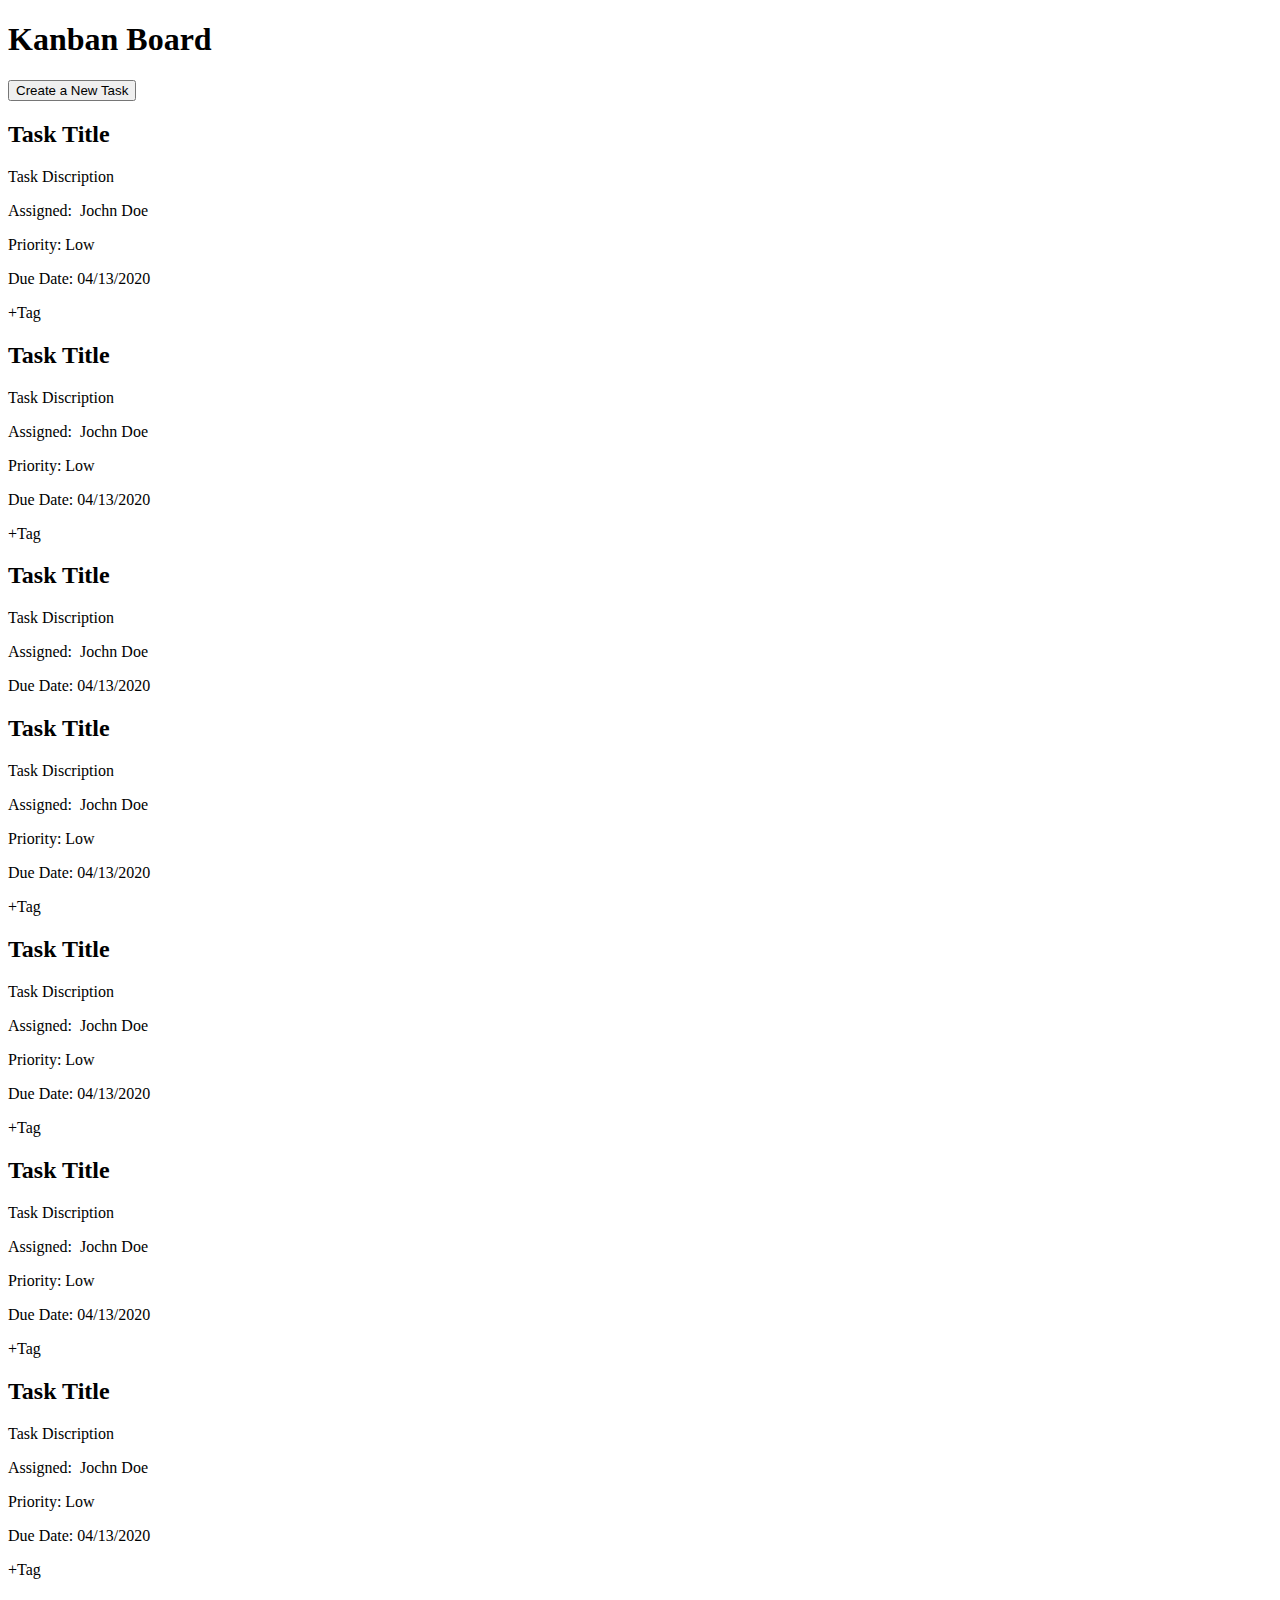
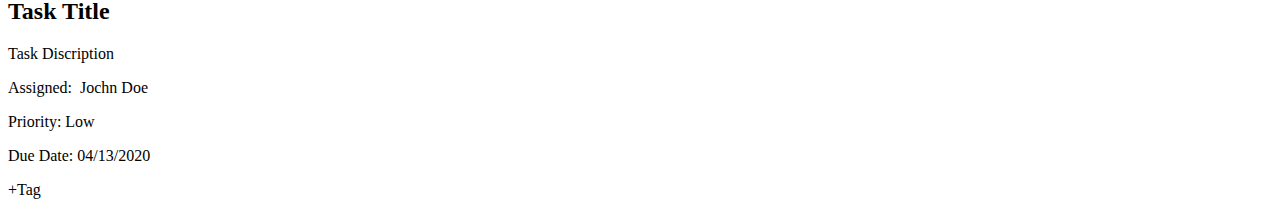
==== index.html @ ee9d5392 "create template" ====
<!DOCTYPE html>
<html lang="en">
<head>
    <meta charset="UTF-8">
    <meta name="viewport" content="width=device-width, initial-scale=1.0">
    <title>kanban-board</title>
</head>
<header>
    <div class="header"></div>
        <h1>Kanban Board</h1>
        <button>Create a New Task</button>
    </div>
</header>
<body>
    <div class="backlog">
        <div class="card">
            <h2>Task Title</h2>
            <p>Task Discription</p>
            <p>Assigned:
                <img>
                Jochn Doe</p>
            <p>Priority: Low</p>
            <p>Due Date: 04/13/2020</p>
            <div>+Tag</div>
        </div>
        <div class="card">
            <h2>Task Title</h2>
            <p>Task Discription</p>
            <p>Assigned:
                <img>
                Jochn Doe</p>
            <p>Priority: Low</p>
            <p>Due Date: 04/13/2020</p>
            <div>+Tag</div>
        </div>
    </div>
    <div class="in-progress">
        <div class="card">
            <h2>Task Title</h2>
            <p>Task Discription</p>
            <p>Assigned:
                <img>
                Jochn Doe</p>
            <p>Due Date: 04/13/2020</p>
        </div>
        <div class="card">
            <h2>Task Title</h2>
            <p>Task Discription</p>
            <p>Assigned:
                <img>
                Jochn Doe</p>
            <p>Priority: Low</p>
            <p>Due Date: 04/13/2020</p>
            <div>+Tag</div>
        </div>
        <div class="card">
            <h2>Task Title</h2>
            <p>Task Discription</p>
            <p>Assigned:
                <img>
                Jochn Doe</p>
            <p>Priority: Low</p>
            <p>Due Date: 04/13/2020</p>
            <div>+Tag</div>
        </div>
        <div class="card">
            <h2>Task Title</h2>
            <p>Task Discription</p>
            <p>Assigned:
                <img>
                Jochn Doe</p>
            <p>Priority: Low</p>
            <p>Due Date: 04/13/2020</p>
            <div>+Tag</div>
        </div>
    </div>
    <div class="done">
        <div class="card">
            <h2>Task Title</h2>
            <p>Task Discription</p>
            <p>Assigned:
                <img>
                Jochn Doe</p>
            <p>Priority: Low</p>
            <p>Due Date: 04/13/2020</p>
            <div>+Tag</div>
        </div>
        <div class="card">
            <h2>Task Title</h2>
            <p>Task Discription</p>
            <p>Assigned:
                <img>
                Jochn Doe</p>
            <p>Priority: Low</p>
            <p>Due Date: 04/13/2020</p>
            <div>+Tag</div>
        </div>
    </div>
</body>
</html>
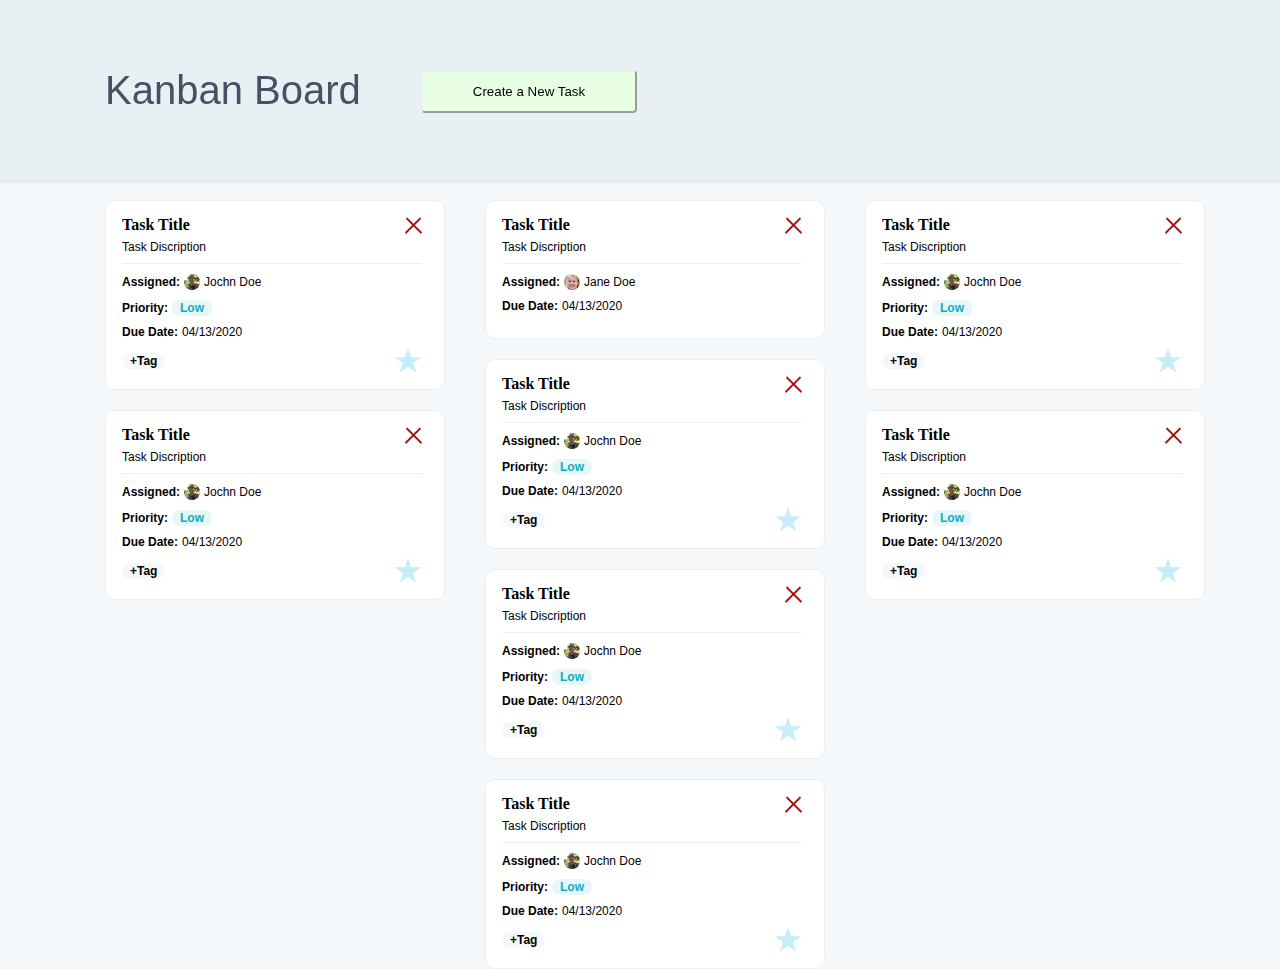
==== commit 1a5b2404: "add css" ====
--- a/index.html
+++ b/index.html
@@ -3,98 +3,222 @@
 <head>
     <meta charset="UTF-8">
     <meta name="viewport" content="width=device-width, initial-scale=1.0">
+    <link rel="stylesheet" href="/reset.css">
+    <link rel="stylesheet" href="styles.css">
     <title>kanban-board</title>
 </head>
-<header>
-    <div class="header"></div>
-        <h1>Kanban Board</h1>
-        <button>Create a New Task</button>
-    </div>
-</header>
-<body>
+<body class="border">
+    <header class="header">
+            <h1>Kanban Board</h1>
+            <button class="createTask">Create a New Task</button>
+    </header>
+    <main class="content">
     <div class="backlog">
         <div class="card">
-            <h2>Task Title</h2>
-            <p>Task Discription</p>
-            <p>Assigned:
-                <img>
-                Jochn Doe</p>
-            <p>Priority: Low</p>
-            <p>Due Date: 04/13/2020</p>
-            <div>+Tag</div>
-        </div>
-        <div class="card">
-            <h2>Task Title</h2>
-            <p>Task Discription</p>
-            <p>Assigned:
-                <img>
-                Jochn Doe</p>
-            <p>Priority: Low</p>
-            <p>Due Date: 04/13/2020</p>
-            <div>+Tag</div>
+            <div class="title">
+                <div class="task">
+                    <h2>Task Title</h2>
+                    <img src="/Group 13.svg">
+                </div>
+                <p>Task Discription</p>
+            </div>
+            <div class="assigned">
+                <p class="bold-text">Assigned:</p>
+                <img class="photo" src="/Ellipse 1.png">
+                <p>Jochn Doe</p>
+            </div>
+            <div class="priority">
+                <p class="bold-text">Priority:</p>
+                <div id="low">Low</div>
+            </div>
+            <div class="date">
+                <p class="bold-text">Due Date: </p>
+                <p>04/13/2020</p>
+            </div>
+            <div class="tag">
+                <div class="tag-box">+Tag</div>
+                <img src="/Star 1.svg">
+            </div>
+        </div>
+        <div class="card">
+            <div class="title">
+                <div class="task">
+                    <h2>Task Title</h2>
+                    <img src="/Group 13.svg">
+                </div>
+                <p>Task Discription</p>
+            </div>
+            <div class="assigned">
+                <p class="bold-text">Assigned:</p>
+                <img class="photo" src="/Ellipse 1.png">
+                <p>Jochn Doe</p>
+            </div>
+            <div class="priority">
+                <p class="bold-text">Priority:</p>
+                <div id="low">Low</div>
+            </div>
+            <div class="date">
+                <p class="bold-text">Due Date: </p>
+                <p>04/13/2020</p>
+            </div>
+            <div class="tag">
+                <div class="tag-box">+Tag</div>
+                <img src="/Star 1.svg">
+            </div>
         </div>
     </div>
     <div class="in-progress">
         <div class="card">
-            <h2>Task Title</h2>
-            <p>Task Discription</p>
-            <p>Assigned:
-                <img>
-                Jochn Doe</p>
-            <p>Due Date: 04/13/2020</p>
-        </div>
-        <div class="card">
-            <h2>Task Title</h2>
-            <p>Task Discription</p>
-            <p>Assigned:
-                <img>
-                Jochn Doe</p>
-            <p>Priority: Low</p>
-            <p>Due Date: 04/13/2020</p>
-            <div>+Tag</div>
-        </div>
-        <div class="card">
-            <h2>Task Title</h2>
-            <p>Task Discription</p>
-            <p>Assigned:
-                <img>
-                Jochn Doe</p>
-            <p>Priority: Low</p>
-            <p>Due Date: 04/13/2020</p>
-            <div>+Tag</div>
-        </div>
-        <div class="card">
-            <h2>Task Title</h2>
-            <p>Task Discription</p>
-            <p>Assigned:
-                <img>
-                Jochn Doe</p>
-            <p>Priority: Low</p>
-            <p>Due Date: 04/13/2020</p>
-            <div>+Tag</div>
+            <div class="title">
+                <div class="task">
+                    <h2>Task Title</h2>
+                    <img src="/Group 13.svg">
+                </div>
+                <p>Task Discription</p>
+            </div>
+            <div class="assigned">
+                <p class="bold-text">Assigned:</p>
+                <img class="photo" src="/Ellipse 2.png">
+                <p>Jane Doe</p>
+            </div>
+            <div class="date">
+                <p class="bold-text">Due Date: </p>
+                <p>04/13/2020</p>
+            </div>
+        </div>
+        <div class="card">
+            <div class="title">
+                <div class="task">
+                    <h2>Task Title</h2>
+                    <img src="/Group 13.svg">
+                </div>
+                <p>Task Discription</p>
+            </div>
+            <div class="assigned">
+                <p class="bold-text">Assigned:</p>
+                <img class="photo" src="/Ellipse 1.png">
+                <p>Jochn Doe</p>
+            </div>
+            <div class="priority">
+                <p class="bold-text">Priority:</p>
+                <div id="low">Low</div>
+            </div>
+            <div class="date">
+                <p class="bold-text">Due Date: </p>
+                <p>04/13/2020</p>
+            </div>
+            <div class="tag">
+                <div class="tag-box">+Tag</div>
+                <img src="/Star 1.svg">
+            </div>
+        </div>
+        <div class="card">
+            <div class="title">
+                <div class="task">
+                    <h2>Task Title</h2>
+                    <img src="/Group 13.svg">
+                </div>
+                <p>Task Discription</p>
+            </div>
+            <div class="assigned">
+                <p class="bold-text">Assigned:</p>
+                <img class="photo" src="/Ellipse 1.png">
+                <p>Jochn Doe</p>
+            </div>
+            <div class="priority">
+                <p class="bold-text">Priority:</p>
+                <div id="low">Low</div>
+            </div>
+            <div class="date">
+                <p class="bold-text">Due Date: </p>
+                <p>04/13/2020</p>
+            </div>
+            <div class="tag">
+                <div class="tag-box">+Tag</div>
+                <img src="/Star 1.svg">
+            </div>
+        </div>
+        <div class="card">
+            <div class="title">
+                <div class="task">
+                    <h2>Task Title</h2>
+                    <img src="/Group 13.svg">
+                </div>
+                <p>Task Discription</p>
+            </div>
+            <div class="assigned">
+                <p class="bold-text">Assigned:</p>
+                <img class="photo" src="/Ellipse 1.png">
+                <p>Jochn Doe</p>
+            </div>
+            <div class="priority">
+                <p class="bold-text">Priority:</p>
+                <div id="low">Low</div>
+            </div>
+            <div class="date">
+                <p class="bold-text">Due Date: </p>
+                <p>04/13/2020</p>
+            </div>
+            <div class="tag">
+                <div class="tag-box">+Tag</div>
+                <img src="/Star 1.svg">
+            </div>
         </div>
     </div>
     <div class="done">
         <div class="card">
-            <h2>Task Title</h2>
-            <p>Task Discription</p>
-            <p>Assigned:
-                <img>
-                Jochn Doe</p>
-            <p>Priority: Low</p>
-            <p>Due Date: 04/13/2020</p>
-            <div>+Tag</div>
-        </div>
-        <div class="card">
-            <h2>Task Title</h2>
-            <p>Task Discription</p>
-            <p>Assigned:
-                <img>
-                Jochn Doe</p>
-            <p>Priority: Low</p>
-            <p>Due Date: 04/13/2020</p>
-            <div>+Tag</div>
+            <div class="title">
+                <div class="task">
+                    <h2>Task Title</h2>
+                    <img src="/Group 13.svg">
+                </div>
+                <p>Task Discription</p>
+            </div>
+            <div class="assigned">
+                <p class="bold-text">Assigned:</p>
+                <img class="photo" src="/Ellipse 1.png">
+                <p>Jochn Doe</p>
+            </div>
+            <div class="priority">
+                <p class="bold-text">Priority:</p>
+                <div id="low">Low</div>
+            </div>
+            <div class="date">
+                <p class="bold-text">Due Date: </p>
+                <p>04/13/2020</p>
+            </div>
+            <div class="tag">
+                <div class="tag-box">+Tag</div>
+                <img src="/Star 1.svg">
+            </div>
+        </div>
+        <div class="card">
+            <div class="title">
+                <div class="task">
+                    <h2>Task Title</h2>
+                    <img src="/Group 13.svg">
+                </div>
+                <p>Task Discription</p>
+            </div>
+            <div class="assigned">
+                <p class="bold-text">Assigned:</p>
+                <img class="photo" src="/Ellipse 1.png">
+                <p>Jochn Doe</p>
+            </div>
+            <div class="priority">
+                <p class="bold-text">Priority:</p>
+                <div id="low">Low</div>
+            </div>
+            <div class="date">
+                <p class="bold-text">Due Date: </p>
+                <p>04/13/2020</p>
+            </div>
+            <div class="tag">
+                <div class="tag-box">+Tag</div>
+                <img src="/Star 1.svg">
+            </div>
         </div>
     </div>
+</main>
 </body>
 </html>--- a/styles.css
+++ b/styles.css
@@ -0,0 +1,141 @@
+@font-face{
+    font-family: 'Roboto';
+    src: url(../kanban-board/Roboto/Roboto-VariableFont_wdth\,wght.ttf);
+}
+
+header {
+    position: fixed;
+    top: 0;
+    left: 0;
+    width: 100%;
+}
+
+.content {
+    margin-top: 180px;
+    min-width: 1024px;
+    display: flex;
+    background-color: rgba(245, 248, 250, 1);
+    padding: 0px 105px;
+   
+}
+
+.header {
+    display: flex;
+    padding: 70px 0 67px 105px;
+    background-color: #E9F0F4;
+    box-shadow: 0px 2px 4px rgba(0, 0, 0, 0.1);
+}
+
+h1 {
+    color: #455266;
+    font-weight: 500;
+    font-size: 40px;
+    font-family: 'Roboto', sans-serif;
+    padding-right: 60px;
+    line-height: 100%;
+    letter-spacing: 0%;
+    /* font-size: revert; */
+}
+
+p {
+    font-family: 'Roboto', sans-serif;
+    /* font-weight: 700; */
+    font-size: 12px;
+}
+
+.bold-text{
+    font-weight: 700;
+    padding-right: 4px;
+}
+
+.assigned,
+.priority,
+.date {
+    display: flex;
+    padding-bottom: 10px;
+    align-items: center;
+}
+
+.tag {
+    display: flex;
+    justify-content: space-between;
+    border-radius: 100px;
+    align-items: center;
+}
+
+.tag-box {
+    border-radius: 100px;
+    padding: 2px 8px;
+    font-family: 'Roboto', sans-serif;
+    font-weight: 700;
+    font-size: 12px;
+    background-color: rgba(245, 248, 250, 1);
+}
+
+.task {
+    display: flex;
+    justify-content: space-between;
+    padding-bottom: 7px;
+}
+
+.task h2{
+    margin: 0;
+  }
+
+.createTask {
+    background-color: rgba(233, 255, 227, 1);
+    padding: 12px 50px;
+    border-radius: 4px;
+    border-color: #E9F0F4;
+}
+
+.backlog {
+    display: flex;
+    flex-direction: column;
+}
+
+.card {
+    width: 300px;
+    padding: 16px 22px 16px 16px;
+    border: solid 1px #EEEEEE;
+    border-radius: 10px;
+    margin-top: 20px;
+    margin-right: 40px;
+    background-color: white;
+}
+
+.title {
+    border-bottom: 1px solid #EEEEEE;
+    padding-bottom: 10px;
+    margin-bottom: 10px;
+}
+
+.photo {
+    padding-right: 4px;
+}
+
+#low {
+    background-color: rgba(14, 172, 193, 0.1);
+    color: rgba(14, 172, 193, 1);
+    border-radius: 100px;
+    padding: 2px 8px;
+    font-family: 'Roboto', sans-serif;
+    font-weight: 700;
+    font-size: 12px;
+}
+
+@media (min-width: 600px) and (max-width: 1024px) {
+    .content {
+        flex-wrap: wrap;
+    }
+}
+
+@media (max-width: 599px) {
+    .content{
+        flex-wrap: wrap;
+    }
+
+    .card {
+        margin: 20px 150px 20px 150px;
+    }
+}